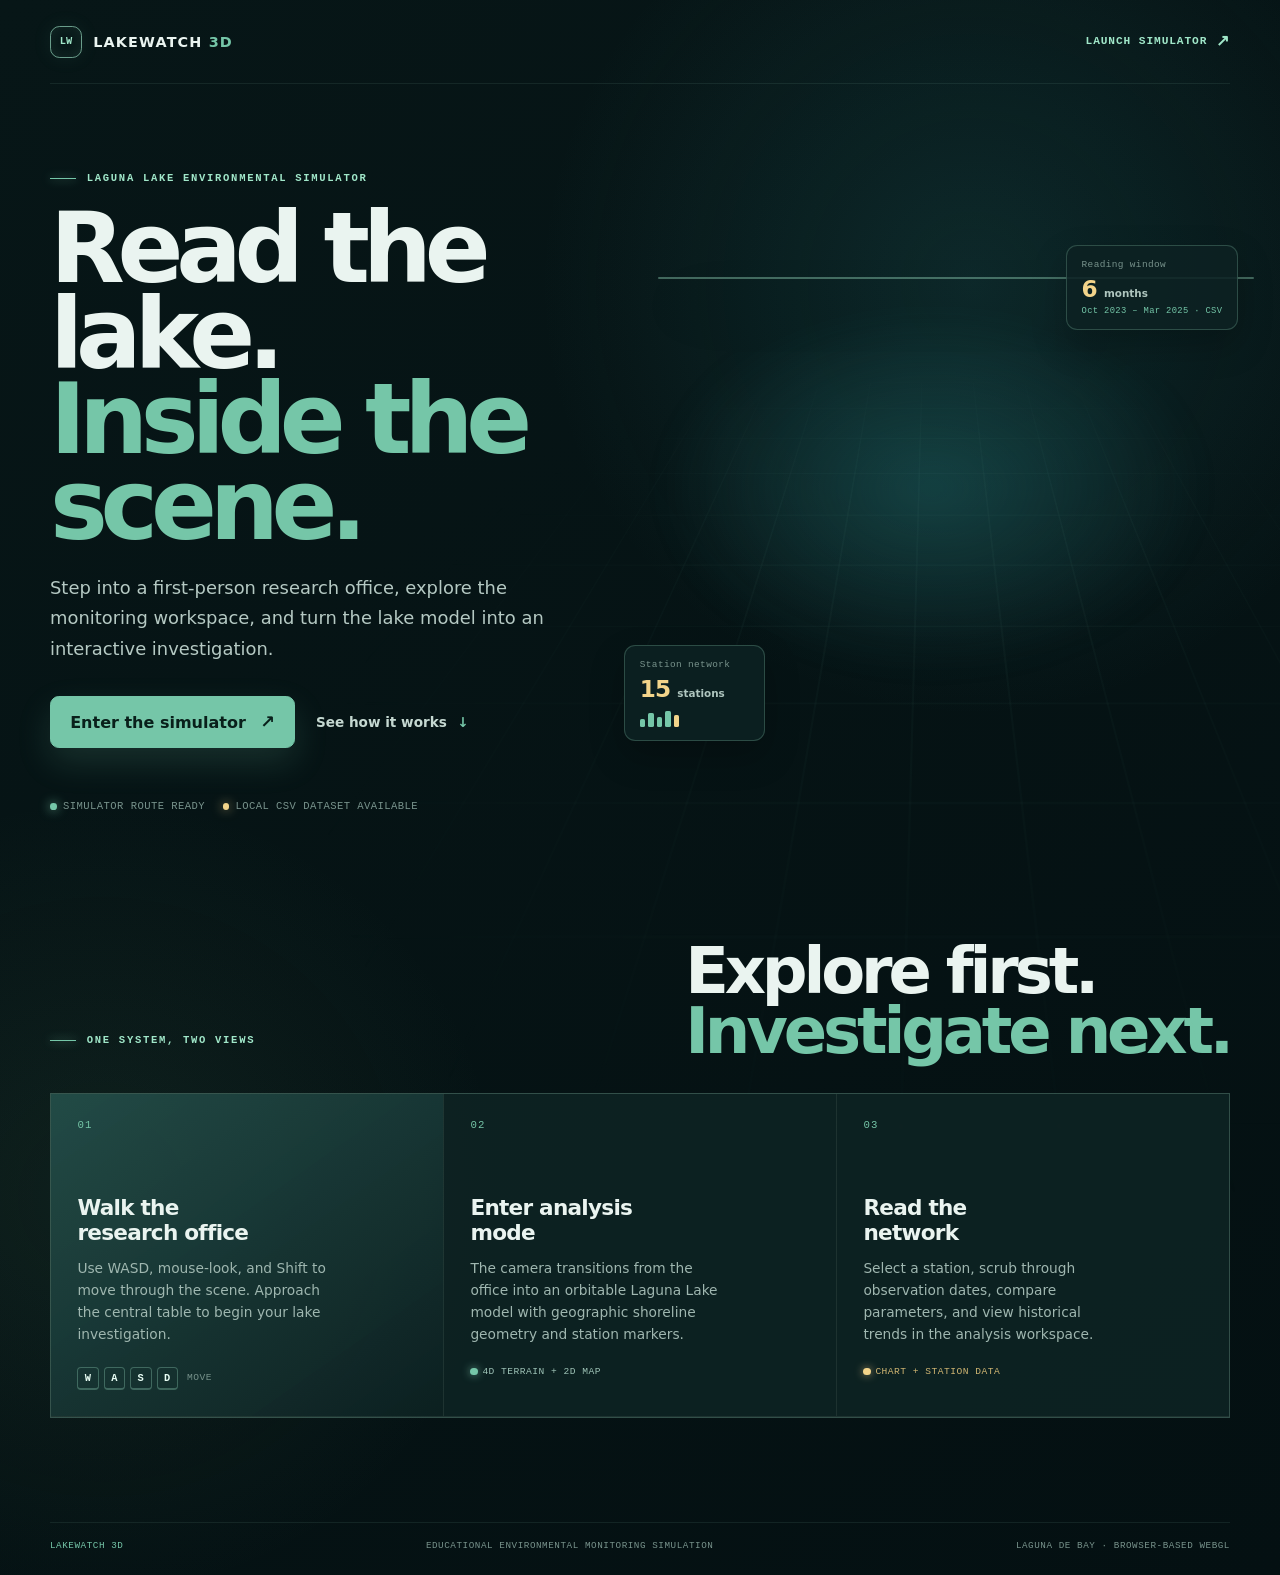
==== index.html @ f9e6e1a7 "Initial LakeWatch simulator release" ====
<!doctype html>
<html lang="en">
<head>
  <meta charset="UTF-8">
  <meta name="viewport" content="width=device-width, initial-scale=1.0">
  <meta name="description" content="LakeWatch 3D first-person environmental monitoring simulator for Laguna Lake">
  <title>LakeWatch 3D | Environmental Simulator</title>
  <link rel="stylesheet" href="./css/landing.css?v=motion1">
</head>
<body class="landing-page">
  <header class="site-nav">
    <a class="brand" href="./index.html" aria-label="LakeWatch home">
      <span class="brand-mark">LW</span>
      <span>LakeWatch <em>3D</em></span>
    </a>
    <a class="nav-launch" href="./simulator.html">Launch simulator <span aria-hidden="true">↗</span></a>
  </header>

  <main>
    <section class="hero" aria-labelledby="hero-title">
      <div class="hero-copy">
        <p class="eyebrow"><span class="eyebrow-line"></span> Laguna Lake environmental simulator</p>
        <h1 id="hero-title">Read the lake.<br><span>Inside the scene.</span></h1>
        <p class="hero-lede">Step into a first-person research office, explore the monitoring workspace, and turn the lake model into an interactive investigation.</p>
        <div class="hero-actions">
          <a class="primary-button" href="./simulator.html">Enter the simulator <span aria-hidden="true">↗</span></a>
          <a class="text-link" href="#how-it-works">See how it works <span aria-hidden="true">↓</span></a>
        </div>
        <div class="hero-status" aria-label="System status">
          <span><i class="status-dot"></i> Simulator route ready</span>
          <span><i class="status-dot status-dot-gold"></i> Local CSV dataset available</span>
        </div>
      </div>

      <div class="hero-visual" aria-label="Preview of the LakeWatch simulator" role="img">
        <div class="visual-glow"></div>
        <div class="visual-grid"></div>
        <div class="visual-frame">
          <div class="visual-topline">
            <span>LAKEWATCH // POV SIMULATOR</span>
            <span class="live-label"><i></i> READY</span>
          </div>
          <div class="lake-orbit">
            <div class="lake-shadow"></div>
            <div class="lake-shape"></div>
            <span class="orbit-marker marker-one">WB-01</span>
            <span class="orbit-marker marker-two">CB-01</span>
            <span class="orbit-marker marker-three">EB-01</span>
          </div>
          <div class="visual-readout visual-readout-left">
            <span>MODE</span>
            <strong>FIRST PERSON</strong>
          </div>
          <div class="visual-readout visual-readout-right">
            <span>INPUT</span>
            <strong>WASD + MOUSE</strong>
          </div>
          <div class="visual-crosshair" aria-hidden="true">+</div>
        </div>
        <div class="preview-card preview-card-top">
          <span class="preview-label">Reading window</span>
          <strong>6 <small>months</small></strong>
          <span class="preview-trend">Oct 2023 – Mar 2025 · CSV</span>
        </div>
        <div class="preview-card preview-card-bottom">
          <span class="preview-label">Station network</span>
          <strong>15 <small>stations</small></strong>
          <div class="mini-bars" aria-hidden="true"><i></i><i></i><i></i><i></i><i></i></div>
        </div>
      </div>
    </section>

    <section id="how-it-works" class="how-section" aria-labelledby="how-title">
      <div class="section-heading">
        <p class="eyebrow"><span class="eyebrow-line"></span> One system, two views</p>
        <h2 id="how-title">Explore first.<br><span>Investigate next.</span></h2>
      </div>
      <div class="feature-grid">
        <article class="feature-card feature-card-accent">
          <span class="feature-number">01</span>
          <h3>Walk the research office</h3>
          <p>Use WASD, mouse-look, and Shift to move through the scene. Approach the central table to begin your lake investigation.</p>
          <div class="key-row" aria-label="Movement controls"><kbd>W</kbd><kbd>A</kbd><kbd>S</kbd><kbd>D</kbd><span>move</span></div>
        </article>
        <article class="feature-card">
          <span class="feature-number">02</span>
          <h3>Enter analysis mode</h3>
          <p>The camera transitions from the office into an orbitable Laguna Lake model with geographic shoreline geometry and station markers.</p>
          <div class="feature-tag"><i></i> 4D terrain + 2D map</div>
        </article>
        <article class="feature-card">
          <span class="feature-number">03</span>
          <h3>Read the network</h3>
          <p>Select a station, scrub through observation dates, compare parameters, and view historical trends in the analysis workspace.</p>
          <div class="feature-tag feature-tag-gold"><i></i> Chart + station data</div>
        </article>
      </div>
    </section>
  </main>

  <footer class="site-footer">
    <span>LAKEWATCH 3D</span>
    <span>Educational environmental monitoring simulation</span>
    <span>Laguna de Bay · Browser-based WebGL</span>
  </footer>

  <script>
    document.querySelectorAll('a[href="./simulator.html"]').forEach((link) => {
      link.addEventListener('click', (event) => {
        if (event.metaKey || event.ctrlKey || event.shiftKey || event.altKey) return;
        event.preventDefault();
        document.body.classList.add('is-leaving');
        window.setTimeout(() => { window.location.href = link.href; }, 180);
      });
    });
  </script>
</body>
</html>
---- css/landing.css ----
:root {
  color-scheme: dark;
  --ink: #eaf4f0;
  --muted: #9fb7b0;
  --subtle: #78938c;
  --page: #071617;
  --page-deep: #041012;
  --panel: rgba(14, 36, 36, .72);
  --line: rgba(145, 202, 185, .18);
  --mint: #75c6a8;
  --mint-bright: #a0e7c9;
  --gold: #f3d48a;
  --shadow: rgba(0, 0, 0, .3);
  font-family: Inter, ui-sans-serif, system-ui, -apple-system, BlinkMacSystemFont, "Segoe UI", sans-serif;
}

* { box-sizing: border-box; }
html { scroll-behavior: smooth; }
body { min-width: 320px; margin: 0; background: radial-gradient(circle at 76% 18%, rgba(43, 126, 127, .2), transparent 27rem), radial-gradient(circle at 8% 76%, rgba(92, 148, 105, .1), transparent 25rem), linear-gradient(145deg, var(--page), var(--page-deep)); color: var(--ink); overflow-x: hidden; transition: opacity .18s ease, transform .18s ease; }
body.is-leaving { opacity: 0; transform: translateY(8px); }
a { color: inherit; text-decoration: none; }
.site-nav, .hero, .how-section, .site-footer { width: min(1180px, calc(100% - 3rem)); margin: 0 auto; }
.site-nav { display: flex; align-items: center; justify-content: space-between; min-height: 5.25rem; border-bottom: 1px solid rgba(145, 202, 185, .1); }
.brand { display: inline-flex; align-items: center; gap: .7rem; font-size: .9rem; font-weight: 800; letter-spacing: .08em; text-transform: uppercase; }
.brand em { color: var(--mint); font-style: normal; }
.brand-mark { display: grid; place-items: center; width: 2rem; height: 2rem; border: 1px solid rgba(160, 231, 201, .65); border-radius: .6rem; color: var(--mint-bright); font: 800 .65rem/1 "SFMono-Regular", Consolas, monospace; letter-spacing: 0; box-shadow: inset 0 0 16px rgba(117, 198, 168, .12), 0 0 20px rgba(117, 198, 168, .08); }
.nav-launch { display: inline-flex; align-items: center; gap: .55rem; color: var(--mint-bright); font: 700 .7rem/1 "SFMono-Regular", Consolas, monospace; letter-spacing: .08em; text-transform: uppercase; transition: color .2s, transform .2s; }
.nav-launch span { font-size: 1rem; }
.nav-launch:hover { color: #fff; transform: translateX(3px); }
.hero { display: grid; grid-template-columns: minmax(0, .92fr) minmax(32rem, 1.08fr); gap: clamp(2rem, 6vw, 6.5rem); align-items: center; min-height: 42rem; padding: 5.5rem 0 6rem; }
.hero-copy { position: relative; z-index: 2; }
.eyebrow { display: flex; align-items: center; gap: .65rem; margin: 0 0 1.35rem; color: var(--mint-bright); font: 800 .66rem/1.2 "SFMono-Regular", Consolas, monospace; letter-spacing: .16em; text-transform: uppercase; }
.eyebrow-line { display: inline-block; width: 1.65rem; height: 1px; background: var(--mint); box-shadow: 0 0 10px rgba(117, 198, 168, .85); }
h1, h2, h3, p { margin-top: 0; }
h1 { max-width: 8ch; margin-bottom: 1.5rem; font-size: clamp(3.6rem, 7.6vw, 7.2rem); line-height: .88; letter-spacing: -.075em; }
h1 span, h2 span { color: var(--mint); }
.hero-lede { max-width: 31rem; margin-bottom: 2rem; color: #b5c9c3; font-size: clamp(1rem, 1.4vw, 1.13rem); line-height: 1.7; }
.hero-actions { display: flex; align-items: center; flex-wrap: wrap; gap: 1.3rem; }
.primary-button { display: inline-flex; align-items: center; gap: .9rem; padding: .95rem 1.2rem; border: 1px solid var(--mint); border-radius: .55rem; background: var(--mint); color: #09201b; box-shadow: 0 14px 34px rgba(117, 198, 168, .16); font-weight: 850; transition: transform .2s, background .2s, box-shadow .2s; }
.primary-button span { font-size: 1.1rem; }
.primary-button:hover { background: var(--mint-bright); box-shadow: 0 18px 42px rgba(117, 198, 168, .25); transform: translateY(-2px); }
.text-link { color: #c5d8d1; font-size: .85rem; font-weight: 700; transition: color .2s, transform .2s; }
.text-link span { margin-left: .35rem; color: var(--mint); }
.text-link:hover { color: #fff; transform: translateX(2px); }
.hero-status { display: flex; flex-wrap: wrap; gap: 1.1rem; margin-top: 3.25rem; color: var(--subtle); font: .66rem/1.2 "SFMono-Regular", Consolas, monospace; letter-spacing: .04em; text-transform: uppercase; }
.hero-status span { display: inline-flex; align-items: center; gap: .4rem; }
.status-dot { width: .42rem; height: .42rem; border-radius: 50%; background: var(--mint); box-shadow: 0 0 11px rgba(117, 198, 168, .9); }
.status-dot-gold { background: var(--gold); box-shadow: 0 0 11px rgba(243, 212, 138, .7); }
.hero-visual { position: relative; min-height: 31rem; isolation: isolate; }
.visual-glow { position: absolute; inset: 10% 2% 12%; z-index: -2; border-radius: 50%; background: radial-gradient(ellipse, rgba(42, 131, 132, .35), transparent 67%); filter: blur(15px); }
.visual-grid { position: absolute; inset: 0; z-index: -1; opacity: .38; background-image: linear-gradient(rgba(117, 198, 168, .09) 1px, transparent 1px), linear-gradient(90deg, rgba(117, 198, 168, .09) 1px, transparent 1px); background-size: 3rem 3rem; mask-image: radial-gradient(ellipse at center, black 25%, transparent 74%); transform: perspective(600px) rotateX(52deg) translateY(7rem) scale(1.4); }
.visual-frame { position: absolute; inset: 2rem 1.5rem 1rem; overflow: hidden; border: 1px solid rgba(160, 231, 201, .38); border-radius: 1.25rem; background: linear-gradient(145deg, rgba(15, 52, 55, .94), rgba(5, 24, 28, .96)); box-shadow: 0 28px 70px var(--shadow), inset 0 0 80px rgba(84, 190, 174, .07); }
.visual-frame::before, .visual-frame::after { position: absolute; width: 2.3rem; height: 2.3rem; content: ""; border-color: rgba(160, 231, 201, .7); }
.visual-frame::before { left: .85rem; top: .85rem; border-top: 1px solid; border-left: 1px solid; }
.visual-frame::after { right: .85rem; bottom: .85rem; border-right: 1px solid; border-bottom: 1px solid; }
.visual-topline { position: absolute; top: 1.35rem; left: 1.5rem; right: 1.5rem; display: flex; justify-content: space-between; color: #86b6aa; font: .59rem/1.2 "SFMono-Regular", Consolas, monospace; letter-spacing: .11em; }
.live-label { color: var(--gold); }
.live-label i { display: inline-block; width: .38rem; height: .38rem; margin-right: .32rem; border-radius: 50%; background: #e87568; box-shadow: 0 0 11px #e87568; }
.lake-orbit { position: absolute; top: 50%; left: 50%; width: min(24rem, 70%); aspect-ratio: 1.35; transform: translate(-50%, -47%) rotate(-12deg); border: 1px solid rgba(160, 231, 201, .35); border-radius: 50%; box-shadow: 0 0 0 1.5rem rgba(117, 198, 168, .04), 0 0 0 3rem rgba(117, 198, 168, .025); }
.lake-orbit::before, .lake-orbit::after { position: absolute; inset: 12% -10%; border: 1px solid rgba(117, 198, 168, .18); border-radius: 50%; content: ""; }
.lake-orbit::after { inset: -8% 12%; transform: rotate(70deg); border-color: rgba(243, 212, 138, .16); }
.lake-shadow { position: absolute; inset: 20% 12%; border-radius: 48% 58% 44% 55%; background: rgba(0, 0, 0, .23); filter: blur(17px); transform: translateY(1.1rem) rotate(8deg); }
.lake-shape { position: absolute; inset: 15% 17%; clip-path: polygon(2% 39%, 13% 20%, 31% 26%, 43% 13%, 58% 23%, 74% 18%, 91% 35%, 87% 56%, 98% 72%, 78% 78%, 68% 94%, 48% 76%, 31% 88%, 16% 69%, 4% 70%, 11% 53%); background: linear-gradient(135deg, #42a8a7, #17606b 68%, #0d424e); box-shadow: inset 1rem 1rem 2rem rgba(164, 228, 194, .16); transform: rotate(12deg); }
.lake-shape::after { position: absolute; inset: 9% 11%; border: 1px solid rgba(214, 245, 216, .45); clip-path: inherit; content: ""; }
.orbit-marker { position: absolute; z-index: 2; padding: .25rem .4rem; border: 1px solid rgba(160, 231, 201, .4); border-radius: .25rem; background: rgba(4, 26, 29, .82); color: #b6e9d5; font: .52rem/1 "SFMono-Regular", Consolas, monospace; letter-spacing: .08em; transform: rotate(12deg); }
.marker-one { top: 14%; left: 8%; }.marker-two { top: 53%; right: 3%; }.marker-three { bottom: 4%; left: 43%; }
.visual-readout { position: absolute; bottom: 1.45rem; display: grid; gap: .22rem; padding: .55rem .65rem; border-left: 1px solid var(--mint); background: rgba(7, 32, 34, .55); color: #7fa49a; font: .53rem/1.25 "SFMono-Regular", Consolas, monospace; letter-spacing: .1em; }
.visual-readout strong { color: #e8fff7; font-size: .61rem; }.visual-readout-left { left: 1.5rem; }.visual-readout-right { right: 1.5rem; border-left: 0; border-right: 1px solid var(--mint); text-align: right; }.visual-crosshair { position: absolute; top: 50%; left: 50%; color: rgba(235, 255, 246, .7); font: 1.5rem/1 Arial, sans-serif; transform: translate(-50%, -50%); }
.preview-card { position: absolute; z-index: 3; display: grid; gap: .28rem; min-width: 8.8rem; padding: .8rem .9rem; border: 1px solid rgba(160, 231, 201, .22); border-radius: .7rem; background: rgba(13, 34, 35, .87); box-shadow: 0 15px 35px rgba(0, 0, 0, .22); backdrop-filter: blur(13px); }
.preview-card-top { top: 0; right: -.5rem; }.preview-card-bottom { bottom: 0; left: -.6rem; }.preview-label, .preview-trend { color: var(--subtle); font: .59rem/1.2 "SFMono-Regular", Consolas, monospace; letter-spacing: .04em; }.preview-card strong { color: var(--gold); font-size: 1.45rem; letter-spacing: -.04em; }.preview-card strong small { color: #afc6bf; font-size: .65rem; font-weight: 600; letter-spacing: 0; }.preview-trend { color: var(--mint); font-size: .55rem; }.mini-bars { display: flex; align-items: end; gap: .18rem; height: 1.1rem; margin-top: .2rem; }.mini-bars i { display: block; width: .35rem; height: 45%; border-radius: .1rem; background: var(--mint); }.mini-bars i:nth-child(2) { height: 78%; }.mini-bars i:nth-child(3) { height: 60%; }.mini-bars i:nth-child(4) { height: 92%; }.mini-bars i:nth-child(5) { height: 68%; background: var(--gold); }
.how-section { padding: 2rem 0 6.5rem; }.section-heading { display: flex; align-items: end; justify-content: space-between; gap: 2rem; margin-bottom: 2rem; }.section-heading h2 { margin: 0; font-size: clamp(2.4rem, 5vw, 4.8rem); line-height: .94; letter-spacing: -.065em; }.section-heading .eyebrow { margin-bottom: .9rem; }
.feature-grid { display: grid; grid-template-columns: repeat(3, 1fr); gap: 1px; border: 1px solid var(--line); background: var(--line); }.feature-card { min-height: 18rem; padding: 1.65rem; background: rgba(10, 29, 30, .78); transition: background .2s, transform .2s; }.feature-card:hover { background: rgba(17, 48, 48, .9); transform: translateY(-4px); }.feature-card-accent { background: linear-gradient(145deg, rgba(34, 79, 75, .78), rgba(10, 29, 30, .86)); }.feature-number { display: block; margin-bottom: 4rem; color: var(--mint); font: .67rem/1 "SFMono-Regular", Consolas, monospace; letter-spacing: .1em; }.feature-card h3 { max-width: 12ch; margin-bottom: .75rem; font-size: 1.35rem; letter-spacing: -.035em; }.feature-card p { max-width: 30ch; margin-bottom: 1.35rem; color: var(--muted); font-size: .86rem; line-height: 1.6; }.key-row, .feature-tag { display: flex; align-items: center; gap: .3rem; color: #9fc5b8; font: .6rem/1 "SFMono-Regular", Consolas, monospace; letter-spacing: .05em; text-transform: uppercase; }.key-row span { margin-left: .25rem; color: var(--subtle); }.feature-tag i { width: .45rem; height: .45rem; border-radius: 50%; background: var(--mint); box-shadow: 0 0 9px rgba(117, 198, 168, .8); }.feature-tag-gold { color: #d1b773; }.feature-tag-gold i { background: var(--gold); box-shadow: 0 0 9px rgba(243, 212, 138, .7); }
kbd { min-width: 1.35rem; padding: .3rem .35rem; border: 1px solid rgba(160, 231, 201, .3); border-bottom-width: 2px; border-radius: .25rem; color: #eafff6; font: 700 .65rem/1 "SFMono-Regular", Consolas, monospace; text-align: center; }
.site-footer { display: flex; justify-content: space-between; gap: 1rem; padding: 1.1rem 0 1.4rem; border-top: 1px solid rgba(145, 202, 185, .1); color: var(--subtle); font: .58rem/1.4 "SFMono-Regular", Consolas, monospace; letter-spacing: .06em; text-transform: uppercase; }.site-footer span:first-child { color: var(--mint); }
@media (max-width: 900px) { .hero { grid-template-columns: 1fr; min-height: auto; padding-top: 4rem; }.hero-copy { max-width: 38rem; }.hero-visual { width: min(100%, 38rem); min-height: 27rem; margin: 0 auto; }.feature-grid { grid-template-columns: 1fr; }.feature-card { min-height: auto; }.feature-number { margin-bottom: 2.5rem; } }
@media (max-width: 600px) { .site-nav, .hero, .how-section, .site-footer { width: min(100% - 1.5rem, 38rem); }.site-nav { min-height: 4.5rem; }.nav-launch { font-size: .58rem; }.hero { padding: 3rem 0 4rem; } h1 { font-size: clamp(3.35rem, 17vw, 5.3rem); }.hero-status { margin-top: 2.4rem; }.hero-visual { min-height: 21rem; }.visual-frame { inset: 1.4rem .35rem .7rem; }.visual-topline { left: 1rem; right: 1rem; font-size: .47rem; }.visual-readout { bottom: 1rem; font-size: .45rem; }.visual-readout-left { left: 1rem; }.visual-readout-right { right: 1rem; }.preview-card { min-width: 7.5rem; padding: .62rem .7rem; }.preview-card-top { right: -.15rem; }.preview-card-bottom { left: -.15rem; }.preview-card strong { font-size: 1.15rem; }.section-heading { display: block; }.section-heading h2 { margin-top: 1.5rem; }.site-footer { display: grid; font-size: .52rem; } }

/* Motion language: the landing page uses a soft instrument-console reveal. */
@keyframes landing-page-in { from { opacity: 0; transform: translateY(12px); } to { opacity: 1; transform: translateY(0); } }
@keyframes landing-copy-in { from { opacity: 0; transform: translateY(22px); } to { opacity: 1; transform: translateY(0); } }
@keyframes landing-visual-in { from { opacity: 0; transform: translateX(28px) scale(.97); } to { opacity: 1; transform: translateX(0) scale(1); } }
@keyframes glass-shimmer { from { transform: translateX(-120%) rotate(12deg); } to { transform: translateX(180%) rotate(12deg); } }
@keyframes card-float { 0%, 100% { transform: translateY(0); } 50% { transform: translateY(-7px); } }
@keyframes orbit-breathe { 0%, 100% { box-shadow: 0 0 0 1.5rem rgba(117, 198, 168, .04), 0 0 0 3rem rgba(117, 198, 168, .025); } 50% { box-shadow: 0 0 0 1.5rem rgba(117, 198, 168, .08), 0 0 0 3rem rgba(117, 198, 168, .035); } }
@keyframes signal-pulse { 0%, 100% { opacity: .7; transform: scale(.88); } 50% { opacity: 1; transform: scale(1.18); } }

body { animation: landing-page-in .72s cubic-bezier(.2, .8, .2, 1) both; }
.hero-copy { animation: landing-copy-in .72s .08s cubic-bezier(.2, .8, .2, 1) both; }
.hero-visual { animation: landing-visual-in .85s .16s cubic-bezier(.2, .8, .2, 1) both; }
.visual-frame { position: relative; }
.visual-frame::after { pointer-events: none; }
.visual-frame::before { z-index: 2; pointer-events: none; }
.visual-frame > * { position: absolute; }
.visual-frame > .lake-orbit { position: absolute; }
.visual-frame > .visual-crosshair { position: absolute; }
.visual-grid { animation: orbit-breathe 7s ease-in-out infinite; }
.lake-orbit { animation: orbit-breathe 7s ease-in-out infinite; }
.preview-card-top { animation: card-float 5.5s 1s ease-in-out infinite; }
.preview-card-bottom { animation: card-float 6.5s 1.3s ease-in-out infinite reverse; }
.status-dot, .live-label i, .feature-tag i { animation: signal-pulse 2.2s ease-in-out infinite; }
.primary-button { position: relative; overflow: hidden; }
.primary-button::after { position: absolute; inset: -80% 45% -80% -35%; background: linear-gradient(90deg, transparent, rgba(255, 255, 255, .52), transparent); content: ""; transform: translateX(-120%) rotate(12deg); }
.primary-button:hover::after { animation: glass-shimmer .72s ease-out; }
.feature-card { will-change: transform; }
body.is-leaving { animation: none; opacity: 0; transform: translateY(8px); }

@media (prefers-reduced-motion: reduce) {
  html { scroll-behavior: auto; }
  *, *::before, *::after { animation-duration: .001ms !important; animation-iteration-count: 1 !important; transition-duration: .001ms !important; }
  body.is-leaving { opacity: 1; transform: none; }
}
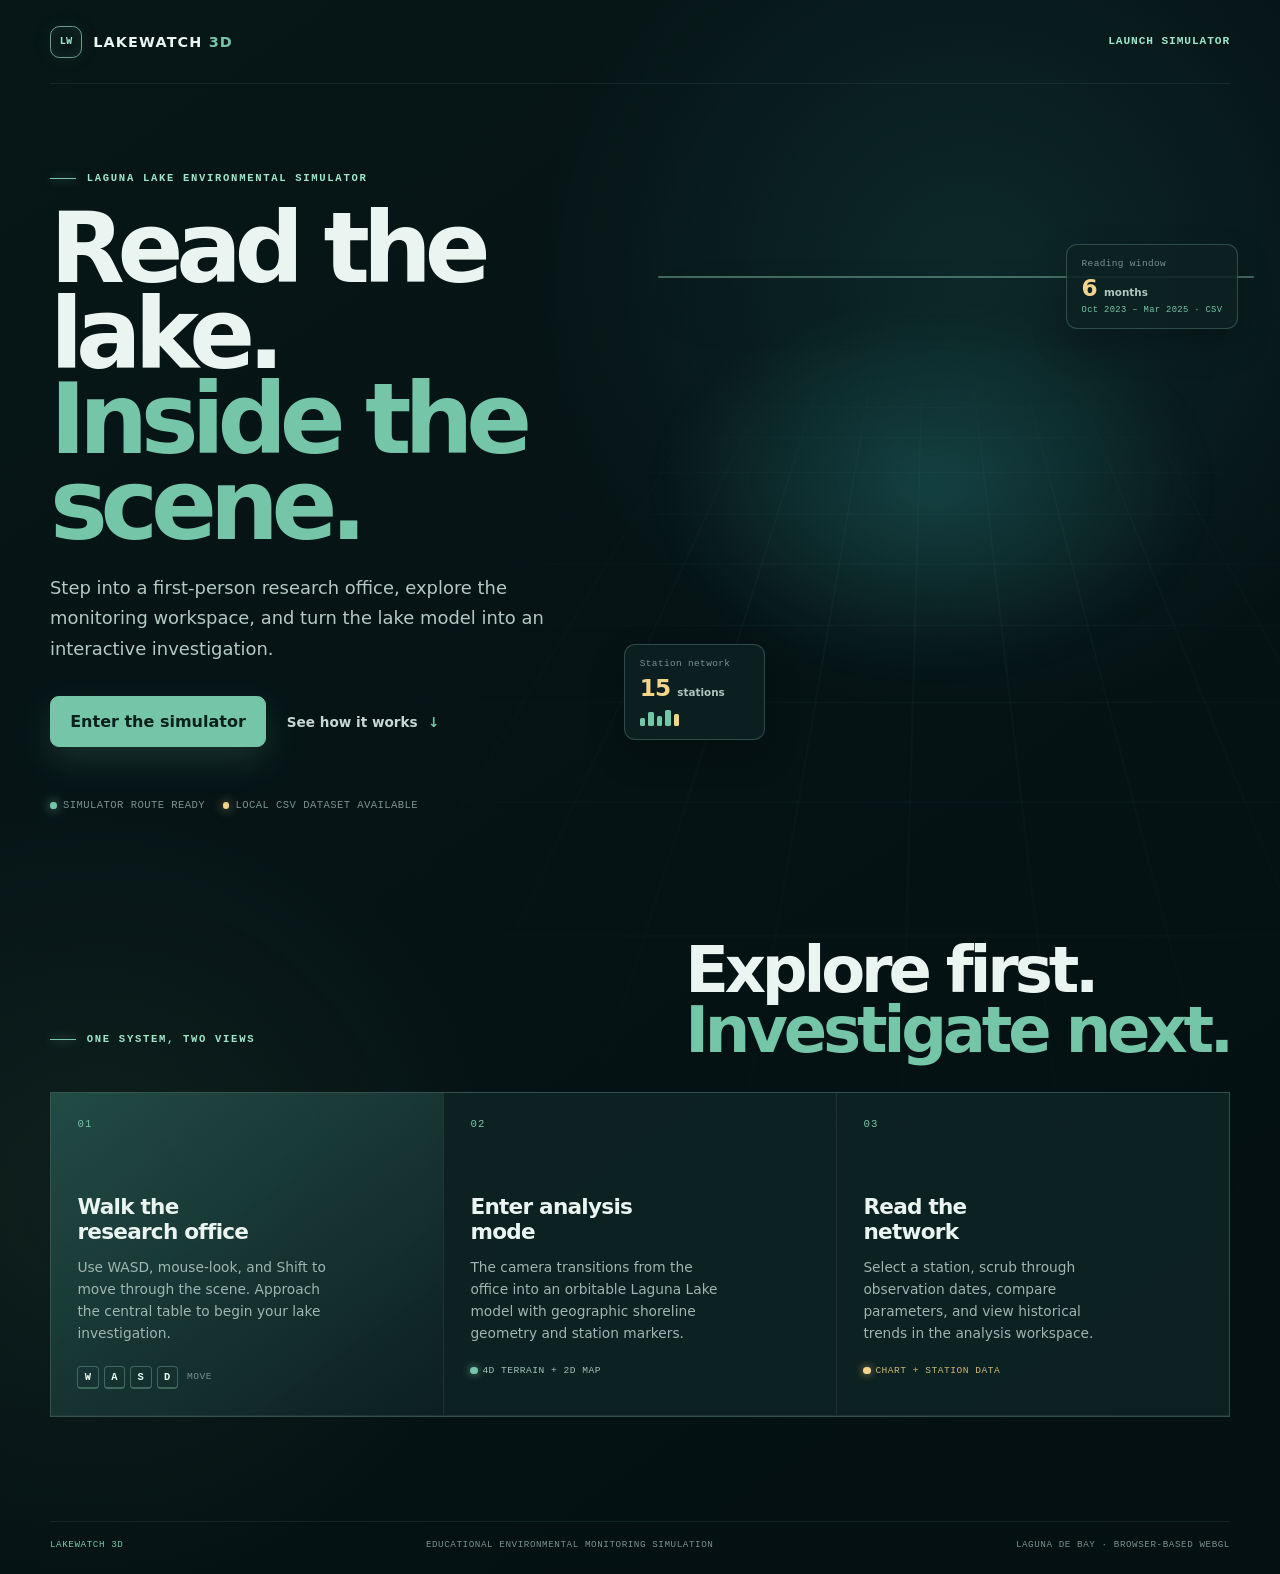
==== commit 0427e5f1: "Add responsive mobile simulator experience" ====
--- a/index.html
+++ b/index.html
@@ -13,7 +13,7 @@
       <span class="brand-mark">LW</span>
       <span>LakeWatch <em>3D</em></span>
     </a>
-    <a class="nav-launch" href="./simulator.html">Launch simulator <span aria-hidden="true">↗</span></a>
+    <a class="nav-launch" href="./pages/simulator.html">Launch simulator</a>
   </header>
 
   <main>
@@ -23,7 +23,7 @@
         <h1 id="hero-title">Read the lake.<br><span>Inside the scene.</span></h1>
         <p class="hero-lede">Step into a first-person research office, explore the monitoring workspace, and turn the lake model into an interactive investigation.</p>
         <div class="hero-actions">
-          <a class="primary-button" href="./simulator.html">Enter the simulator <span aria-hidden="true">↗</span></a>
+          <a class="primary-button" href="./pages/simulator.html">Enter the simulator</a>
           <a class="text-link" href="#how-it-works">See how it works <span aria-hidden="true">↓</span></a>
         </div>
         <div class="hero-status" aria-label="System status">
@@ -105,7 +105,7 @@
   </footer>
 
   <script>
-    document.querySelectorAll('a[href="./simulator.html"]').forEach((link) => {
+    document.querySelectorAll('a[href="./pages/simulator.html"]').forEach((link) => {
       link.addEventListener('click', (event) => {
         if (event.metaKey || event.ctrlKey || event.shiftKey || event.altKey) return;
         event.preventDefault();
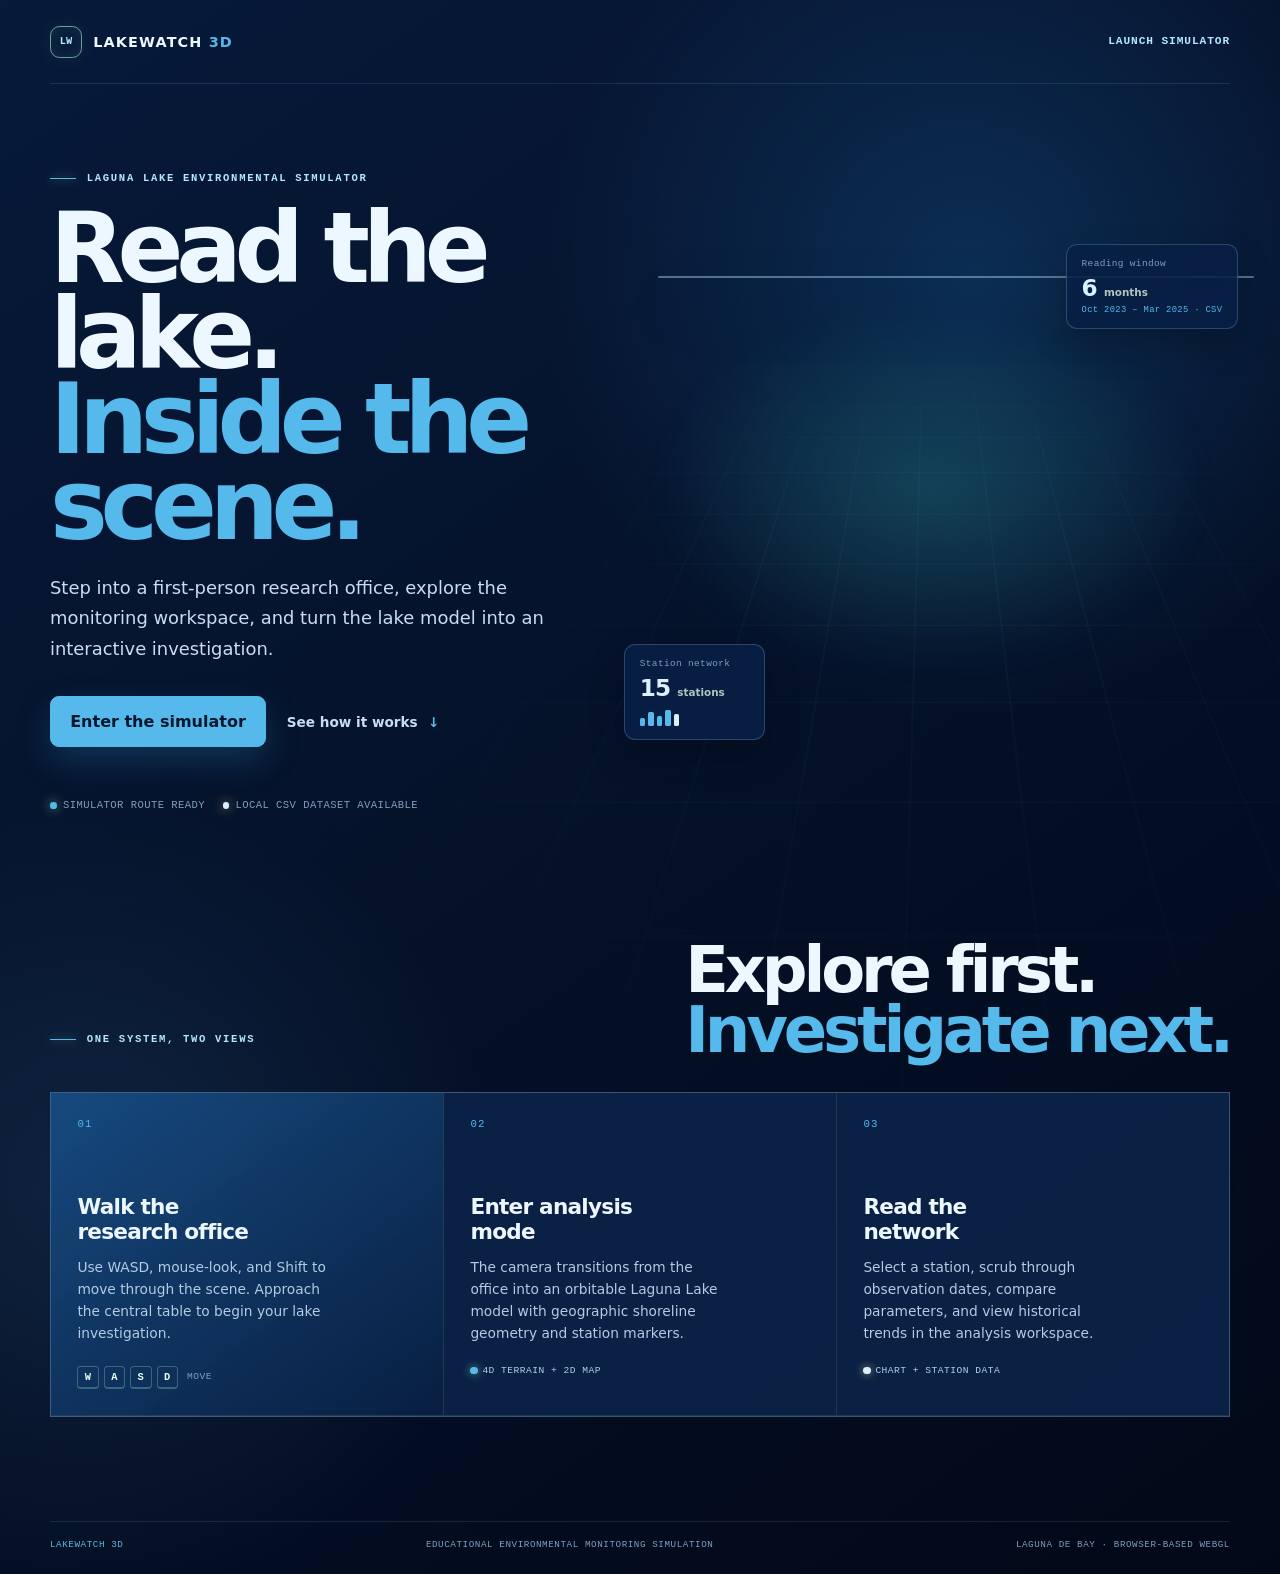
==== commit 3175c597: "Add synced water-quality analysis and magazine parameters" ====
--- a/index.html
+++ b/index.html
@@ -5,7 +5,7 @@
   <meta name="viewport" content="width=device-width, initial-scale=1.0">
   <meta name="description" content="LakeWatch 3D first-person environmental monitoring simulator for Laguna Lake">
   <title>LakeWatch 3D | Environmental Simulator</title>
-  <link rel="stylesheet" href="./css/landing.css?v=motion1">
+  <link rel="stylesheet" href="./css/landing.css?v=blue1">
 </head>
 <body class="landing-page">
   <header class="site-nav">
--- a/css/landing.css
+++ b/css/landing.css
@@ -1,16 +1,16 @@
 :root {
   color-scheme: dark;
-  --ink: #eaf4f0;
-  --muted: #9fb7b0;
-  --subtle: #78938c;
-  --page: #071617;
-  --page-deep: #041012;
-  --panel: rgba(14, 36, 36, .72);
-  --line: rgba(145, 202, 185, .18);
-  --mint: #75c6a8;
-  --mint-bright: #a0e7c9;
-  --gold: #f3d48a;
-  --shadow: rgba(0, 0, 0, .3);
+  --ink: #edf7ff;
+  --muted: #b3cce3;
+  --subtle: #7f9fbd;
+  --page: #071a3a;
+  --page-deep: #020817;
+  --panel: rgba(10, 37, 79, .78);
+  --line: rgba(137, 205, 244, .22);
+  --mint: #55b9ec;
+  --mint-bright: #b5e7ff;
+  --gold: #dbefff;
+  --shadow: rgba(0, 7, 24, .45);
   font-family: Inter, ui-sans-serif, system-ui, -apple-system, BlinkMacSystemFont, "Segoe UI", sans-serif;
 }
 
@@ -109,3 +109,20 @@
   *, *::before, *::after { animation-duration: .001ms !important; animation-iteration-count: 1 !important; transition-duration: .001ms !important; }
   body.is-leaving { opacity: 1; transform: none; }
 }
+
+/* Blue research-console palette. */
+body.landing-page { background: radial-gradient(circle at 76% 18%, rgba(35,133,211,.24), transparent 27rem), radial-gradient(circle at 8% 76%, rgba(91,164,224,.12), transparent 25rem), linear-gradient(145deg, var(--page), var(--page-deep)); }
+.site-nav { border-bottom-color: rgba(137,205,244,.14); }
+.hero-lede, .text-link { color: #c7def2; }
+.primary-button { color: #04172f; box-shadow: 0 14px 34px rgba(52,164,225,.22); }
+.primary-button:hover { box-shadow: 0 18px 42px rgba(52,164,225,.34); }
+.visual-frame { border-color: rgba(181,231,255,.42); background: linear-gradient(145deg, rgba(13,54,103,.96), rgba(3,20,49,.98)); box-shadow: 0 28px 70px var(--shadow), inset 0 0 80px rgba(70,178,235,.1); }
+.visual-grid { background-image: linear-gradient(rgba(85,185,236,.1) 1px, transparent 1px), linear-gradient(90deg, rgba(85,185,236,.1) 1px, transparent 1px); }
+.lake-orbit, .lake-orbit::before, .lake-orbit::after { border-color: rgba(181,231,255,.4); }
+.lake-shape { background: linear-gradient(135deg, #64c8f1, #267bb8 68%, #123f80); box-shadow: inset 1rem 1rem 2rem rgba(214,244,255,.18); }
+.orbit-marker { border-color: rgba(181,231,255,.45); background: rgba(3,20,49,.88); color: #c7ecff; }
+.preview-card, .feature-card { border-color: rgba(137,205,244,.24); background: rgba(8,31,69,.88); }
+.feature-card-accent { background: linear-gradient(145deg, rgba(20,75,132,.84), rgba(7,29,65,.92)); }
+.feature-card:hover { background: rgba(16,59,112,.94); }
+.key-row, .feature-tag { color: #afd4ed; }
+.site-footer { border-top-color: rgba(137,205,244,.14); }
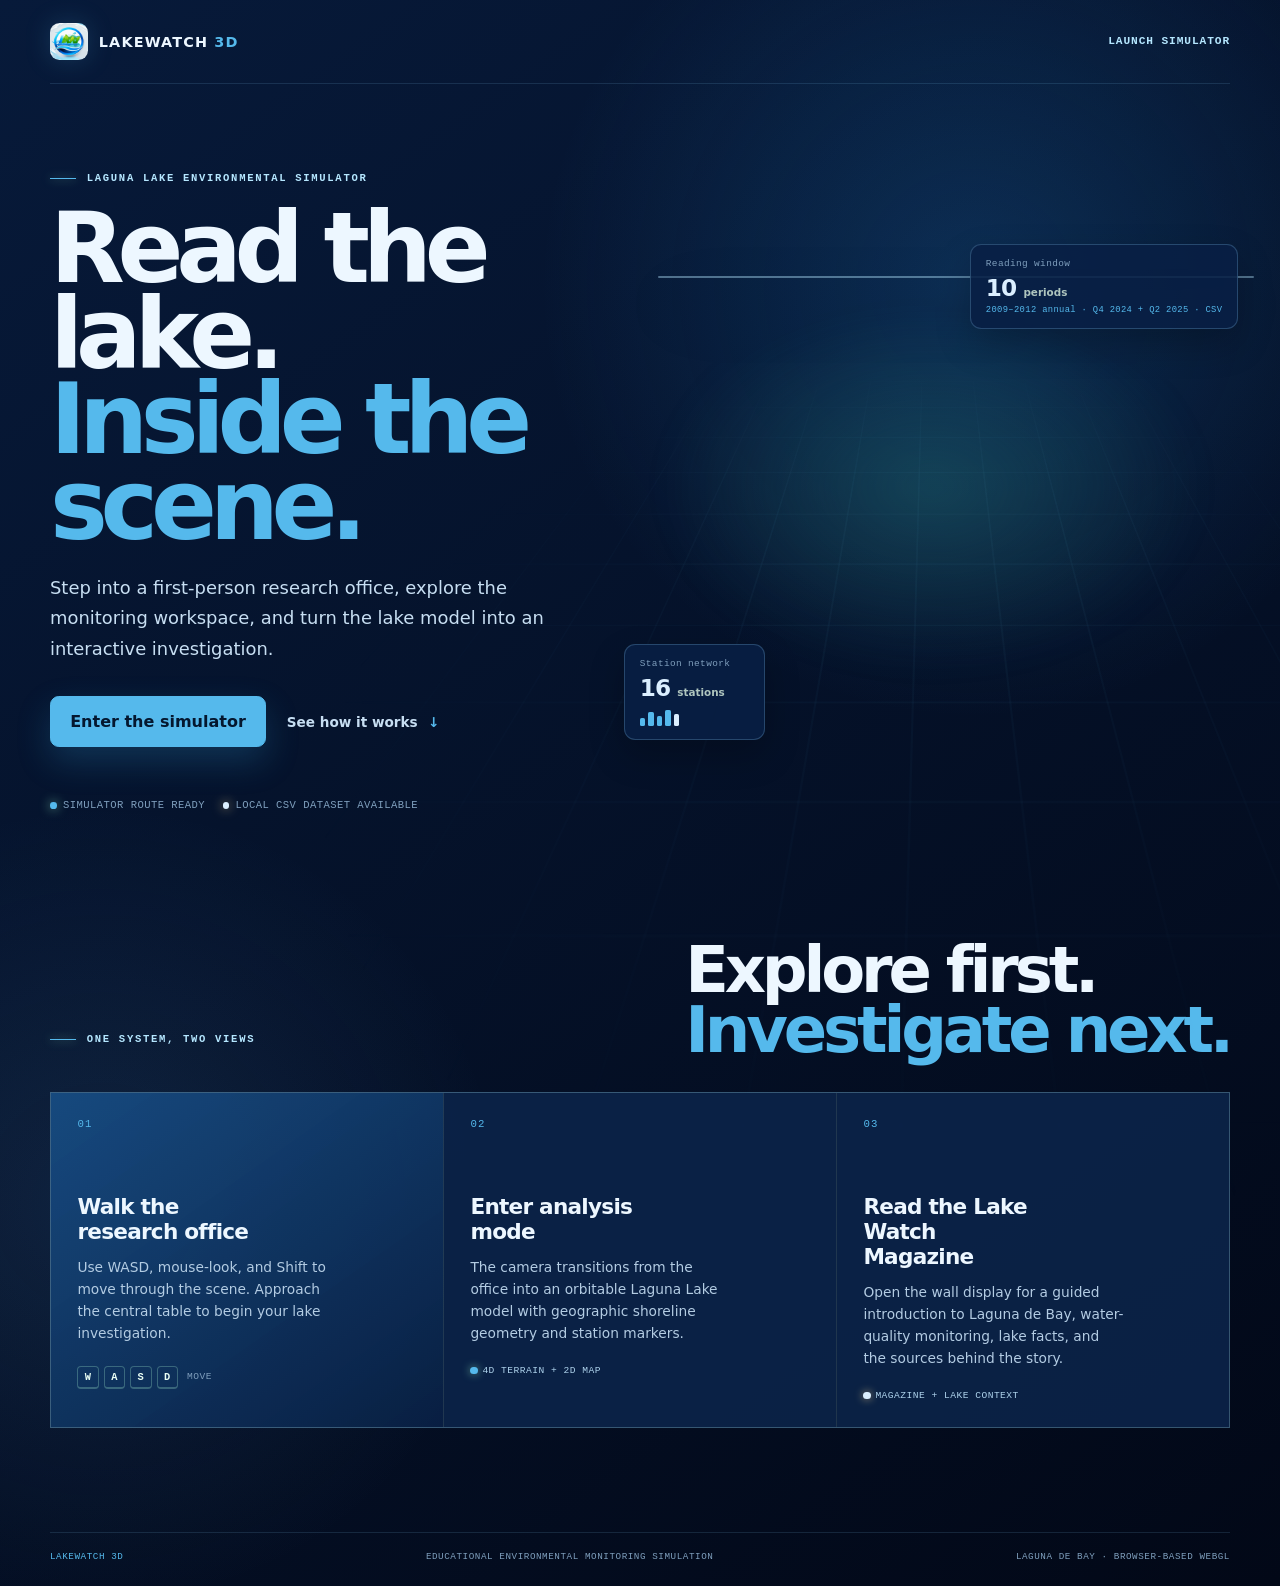
==== commit 4272730a: "Update LakeWatch branding and dataset summaries" ====
--- a/index.html
+++ b/index.html
@@ -5,12 +5,12 @@
   <meta name="viewport" content="width=device-width, initial-scale=1.0">
   <meta name="description" content="LakeWatch 3D first-person environmental monitoring simulator for Laguna Lake">
   <title>LakeWatch 3D | Environmental Simulator</title>
-  <link rel="stylesheet" href="./css/landing.css?v=blue1">
+  <link rel="stylesheet" href="./css/landing.css?v=logo2">
 </head>
 <body class="landing-page">
   <header class="site-nav">
     <a class="brand" href="./index.html" aria-label="LakeWatch home">
-      <span class="brand-mark">LW</span>
+      <img class="brand-mark" src="./assets/LW.gif" alt="" aria-hidden="true">
       <span>LakeWatch <em>3D</em></span>
     </a>
     <a class="nav-launch" href="./pages/simulator.html">Launch simulator</a>
@@ -59,12 +59,12 @@
         </div>
         <div class="preview-card preview-card-top">
           <span class="preview-label">Reading window</span>
-          <strong>6 <small>months</small></strong>
-          <span class="preview-trend">Oct 2023 – Mar 2025 · CSV</span>
+          <strong>10 <small>periods</small></strong>
+          <span class="preview-trend">2009–2012 annual · Q4 2024 + Q2 2025 · CSV</span>
         </div>
         <div class="preview-card preview-card-bottom">
           <span class="preview-label">Station network</span>
-          <strong>15 <small>stations</small></strong>
+          <strong>16 <small>stations</small></strong>
           <div class="mini-bars" aria-hidden="true"><i></i><i></i><i></i><i></i><i></i></div>
         </div>
       </div>
@@ -90,9 +90,9 @@
         </article>
         <article class="feature-card">
           <span class="feature-number">03</span>
-          <h3>Read the network</h3>
-          <p>Select a station, scrub through observation dates, compare parameters, and view historical trends in the analysis workspace.</p>
-          <div class="feature-tag feature-tag-gold"><i></i> Chart + station data</div>
+          <h3>Read the Lake Watch Magazine</h3>
+          <p>Open the wall display for a guided introduction to Laguna de Bay, water-quality monitoring, lake facts, and the sources behind the story.</p>
+          <div class="feature-tag feature-tag-gold"><i></i> Magazine + lake context</div>
         </article>
       </div>
     </section>
--- a/css/landing.css
+++ b/css/landing.css
@@ -23,7 +23,7 @@
 .site-nav { display: flex; align-items: center; justify-content: space-between; min-height: 5.25rem; border-bottom: 1px solid rgba(145, 202, 185, .1); }
 .brand { display: inline-flex; align-items: center; gap: .7rem; font-size: .9rem; font-weight: 800; letter-spacing: .08em; text-transform: uppercase; }
 .brand em { color: var(--mint); font-style: normal; }
-.brand-mark { display: grid; place-items: center; width: 2rem; height: 2rem; border: 1px solid rgba(160, 231, 201, .65); border-radius: .6rem; color: var(--mint-bright); font: 800 .65rem/1 "SFMono-Regular", Consolas, monospace; letter-spacing: 0; box-shadow: inset 0 0 16px rgba(117, 198, 168, .12), 0 0 20px rgba(117, 198, 168, .08); }
+.brand-mark { display: block; width: 2.35rem; height: 2.35rem; border-radius: .6rem; object-fit: cover; filter: drop-shadow(0 0 12px rgba(85, 185, 236, .18)); }
 .nav-launch { display: inline-flex; align-items: center; gap: .55rem; color: var(--mint-bright); font: 700 .7rem/1 "SFMono-Regular", Consolas, monospace; letter-spacing: .08em; text-transform: uppercase; transition: color .2s, transform .2s; }
 .nav-launch span { font-size: 1rem; }
 .nav-launch:hover { color: #fff; transform: translateX(3px); }
